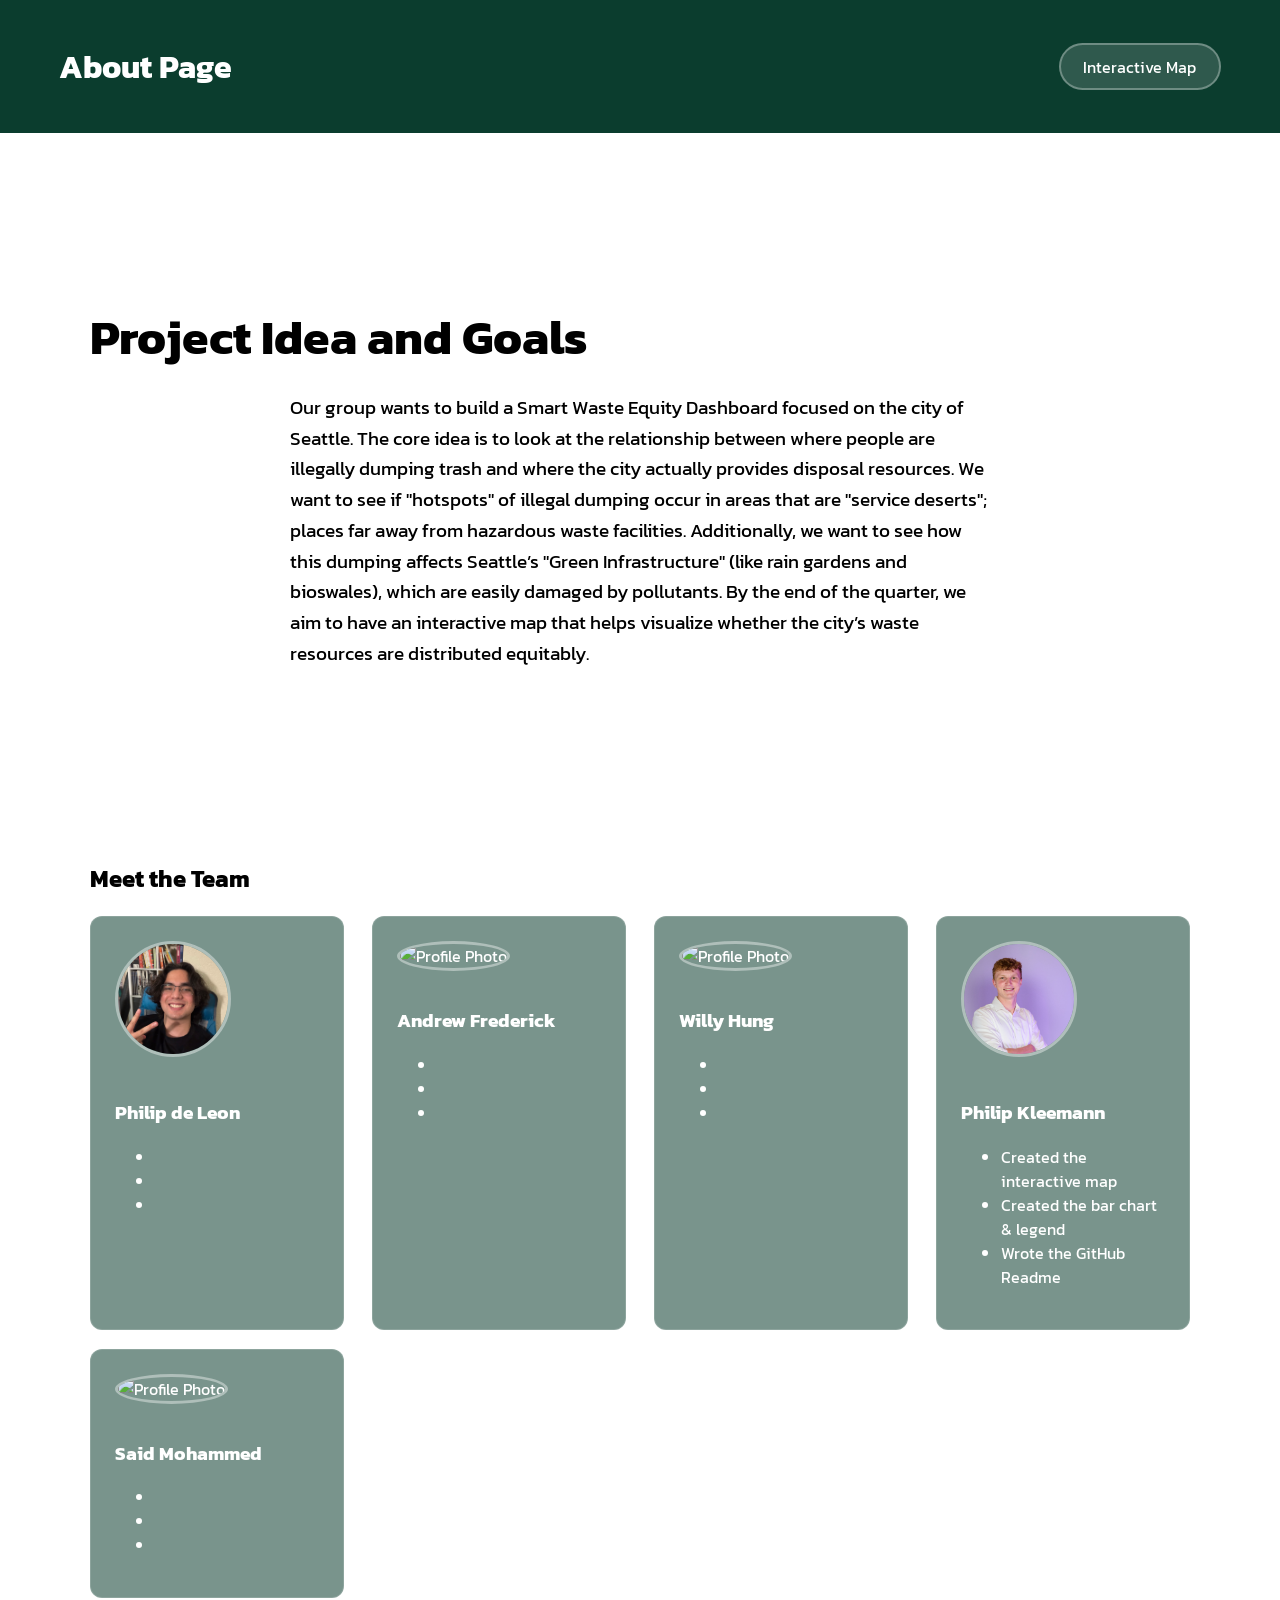
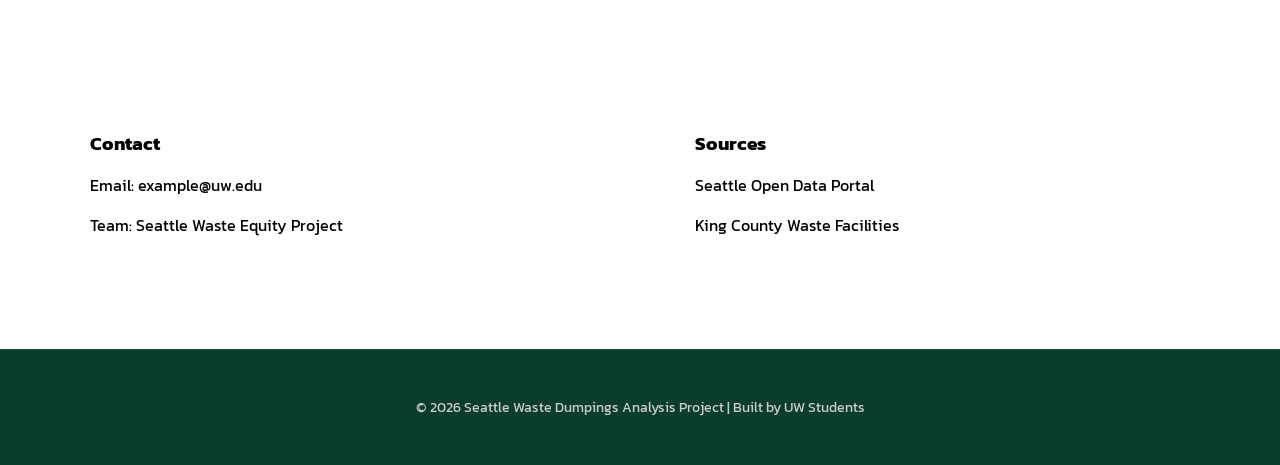
==== about.html @ 16f1f267 "philip contributions" ====
<!DOCTYPE html>
<html lang="en">
<head>
    <meta charset="UTF-8">
    <meta name="viewport" content="width=device-width, initial-scale=1.0">
    <title>Seattle Waste Dumpings About Page</title>
    <link href="https://fonts.googleapis.com/css2?family=Kanit:wght@400;600;700&display=swap" rel="stylesheet">


    <!-- Link to your CSS file (adjust if needed) -->
    <link rel="stylesheet" href="css/about.css">
</head>

<body>

    <nav class="navbar">
        <div class="nav-container">
            <h1 class="nav-title">About Page</h1>

            <a href="index.html" class="nav-map-btn">Interactive Map</a>
        </div>
    </nav>

    <!-- Goals and Ideas -->
    <section class="top-section">
        <div class="container">
            <h1>Project Idea and Goals</h1>
                <p>
                    Our group wants to build a Smart Waste Equity Dashboard focused on the city of
                    Seattle. The core idea is to look at the relationship between where people are
                    illegally dumping trash and where the city actually provides disposal resources.
                    We want to see if "hotspots" of illegal dumping occur in areas that are "service
                    deserts"; places far away from hazardous waste facilities. Additionally, we want
                    to see how this dumping affects Seattle’s "Green Infrastructure" (like rain 
                    gardens and bioswales), which are easily damaged by pollutants. By the end of 
                    the quarter, we aim to have an interactive map that helps visualize whether the
                    city’s waste resources are distributed equitably.
                </p>
        </div>
    </section>

    <!-- Meet the Team -->
    <section class="team">
        <div class="container">
            <h2>Meet the Team</h2>

            <div class="team-container">

                <!-- Member 1 -->
                <div class="team-card">
                    <img src="img/philipdeleon.jpg" alt="Profile Photo">
                    <h3>Philip de Leon</h3>
                    <ul class="team-contributions">
                        <li></li>
                        <li></li>
                        <li></li>
                    </ul>
                </div>

                <!-- Member 2 -->
                <div class="team-card">
                    <img src="img/andrewpfp.JPEG" alt="Profile Photo">
                    <h3>Andrew Frederick</h3>
                    <ul class="team-contributions">
                        <li></li>
                        <li></li>
                        <li></li>
                    </ul>
                </div>

                <!-- Member 3 -->
                <div class="team-card">
                    <img src="img/willypfp.jpg" alt="Profile Photo">
                    <h3>Willy Hung</h3>
                    <ul class="team-contributions">
                        <li></li>
                        <li></li>
                        <li></li>
                    </ul>
                </div>

                <!-- Member 4 -->
                <div class="team-card">
                    <img src="img/philippfp.JPG" alt="Profile Photo">
                    <h3>Philip Kleemann</h3>
                    <ul class="team-contributions">
                        <li>Created the interactive map</li>
                        <li>Created the bar chart & legend</li>
                        <li>Wrote the GitHub Readme</li>
                    </ul>
                </div>

                <!-- Member 5 -->
                <div class="team-card">
                    <img src="" alt="Profile Photo">
                    <h3>Said Mohammed</h3>
                    <ul class="team-contributions">
                        <li></li>
                        <li></li>
                        <li></li>
                    </ul>
                </div>

            </div>
        </div>
    </section>

    <!-- Contacts and source-->
    <section class="bottom-info">
        <div class="info-left">
            <h3>Contact</h3>
            <p>Email: example@uw.edu</p>
            <p>Team: Seattle Waste Equity Project</p>
        </div>

        <div class="info-right">
            <h3>Sources</h3>
            <p>Seattle Open Data Portal</p>
            <p>King County Waste Facilities</p>
        </div>
    </section>

    <footer>
        <p>© 2026 Seattle Waste Dumpings Analysis Project | Built by UW Students</p>
    </footer>
</body>
</html>
---- css/about.css ----
/* GLOBAL */
body {
    margin: 0;
    font-family: 'Kanit', sans-serif;
    background: #ffffff;
    color: #000;
}

/* NAVBAR */
.navbar {
    width: 100%;
    background: #0b3d2e; /* forest green */
    padding: 1rem 0;
    position: sticky;
    top: 0;
    z-index: 1000;
}

.nav-container {
    width: 92%;
    max-width: 1300px;
    margin: 0 auto;
    display: flex;
    justify-content: space-between;
    align-items: center;
}

.nav-title {
    font-size: 2rem;
    font-weight: 700;
    color: #fff;
    margin-left: 0.5rem;
}

.nav-map-btn {
    padding: 0.6rem 1.4rem;
    background: rgba(255,255,255,0.15);
    border: 2px solid rgba(255,255,255,0.3);
    border-radius: 25px;
    color: #fff;
    font-family: 'Kanit', sans-serif;
    margin-right: 0.5rem;
    transition: 0.3s ease;
}

.nav-map-btn:hover {
    background: rgba(255,255,255,0.3);
    transform: translateY(-3px);
}



.container {
    width: 90%;
    max-width: 1100px;
    margin: 0 auto;
}

a {
    color: inherit;
    text-decoration: none;
}

section {
    margin-bottom: 4rem;
}

/* TOP SECTION */
.top-section {
    text-align: left;
    padding: 8rem 1rem;
}

.top-section h1 {
    font-size: 3rem;
    margin-bottom: 20px;
    font-weight: 700;
    font-family: 'Kanit', sans-serif;
    color: #000;
    position: relative;
    display: inline-block;
}

.top-section p {
    font-size: 1.2rem;
    max-width: 700px;
    margin: auto;
    line-height: 1.6;
}

/* GOALS */
.goals h2 {
    font-size: 2rem;
    margin-bottom: 2rem;
    text-align: left;
}

.goals p {
    max-width: 700px;
    margin: auto;
    line-height: 1.6;
}

/* TEAM */
.team-container {
    display: flex;
    justify-content: space-between;
    gap: 1.2rem;
    flex-wrap: wrap;
}

.team-card {
    background: rgba(11, 61, 46, 0.55);
    padding: 1.5rem;
    border-radius: 12px;
    text-align: left;
    width: calc(20% - 1rem);
    color: #fff;
    backdrop-filter: blur(6px);
    border: 1px solid rgba(255,255,255,0.15);

    /* animation */
    opacity: 0;
    transform: translateY(30px);
    animation: fadeUp 0.9s ease forwards;
    transition: transform 0.35s ease, box-shadow 0.35s ease;
}

.team-card:nth-child(1) { animation-delay: 0.1s; }
.team-card:nth-child(2) { animation-delay: 0.25s; }
.team-card:nth-child(3) { animation-delay: 0.4s; }
.team-card:nth-child(4) { animation-delay: 0.55s; }
.team-card:nth-child(5) { animation-delay: 0.7s; }

/* HOVER EFFECT — upgraded */
.team-card:hover {
    transform: translateY(-10px) scale(1.03);
    box-shadow: 0 10px 26px rgba(0,0,0,0.45);
}

/* PROFILE IMAGE hover glow */
.team-card img {
    width: 110px;
    height: 110px;
    border-radius: 50%;
    object-fit: cover;
    margin-bottom: 1rem;
    border: 3px solid rgba(255,255,255,0.4);
    transition: 0.3s ease;
}

.team-card:hover img {
    border-color: #4fc3ff;
    box-shadow: 0 0 14px #4fc3ff;
}


/* animation keyframes */
@keyframes fadeUp {
    from { opacity: 0; transform: translateY(40px); }
    to { opacity: 1; transform: translateY(0); }
}

/* RESPONSIVE */
@media (max-width: 900px) {
    .team-card {
        width: calc(50% - 1rem);
    }
}

@media (max-width: 550px) {
    .team-card {
        width: 100%;
    }
}

/* BOTTOM INFO SECTION */
.bottom-info {
    display: flex;
    justify-content: space-between;
    padding: 3rem 0;
    width: 90%;
    max-width: 1100px;
    margin: 0 auto;
}

.bottom-info h3 {
    font-family: 'Kanit', sans-serif;
    margin-bottom: 0.5rem;
}

.info-left, .info-right {
    width: 45%;
}

/* Responsive */
@media (max-width: 700px) {
    .bottom-info {
        flex-direction: column;
        gap: 2rem;
    }

    .info-left, .info-right {
        width: 100%;
    }
}

/* FOOTER */
footer {
    margin-top: 3rem;
    padding: 2rem 0;
    text-align: center;
    background: #0b3d2e;
    color: #ccc;
    font-size: 0.9rem;
    border-top: 1px solid rgba(255,255,255,0.1);
    backdrop-filter: blur(5px);
}
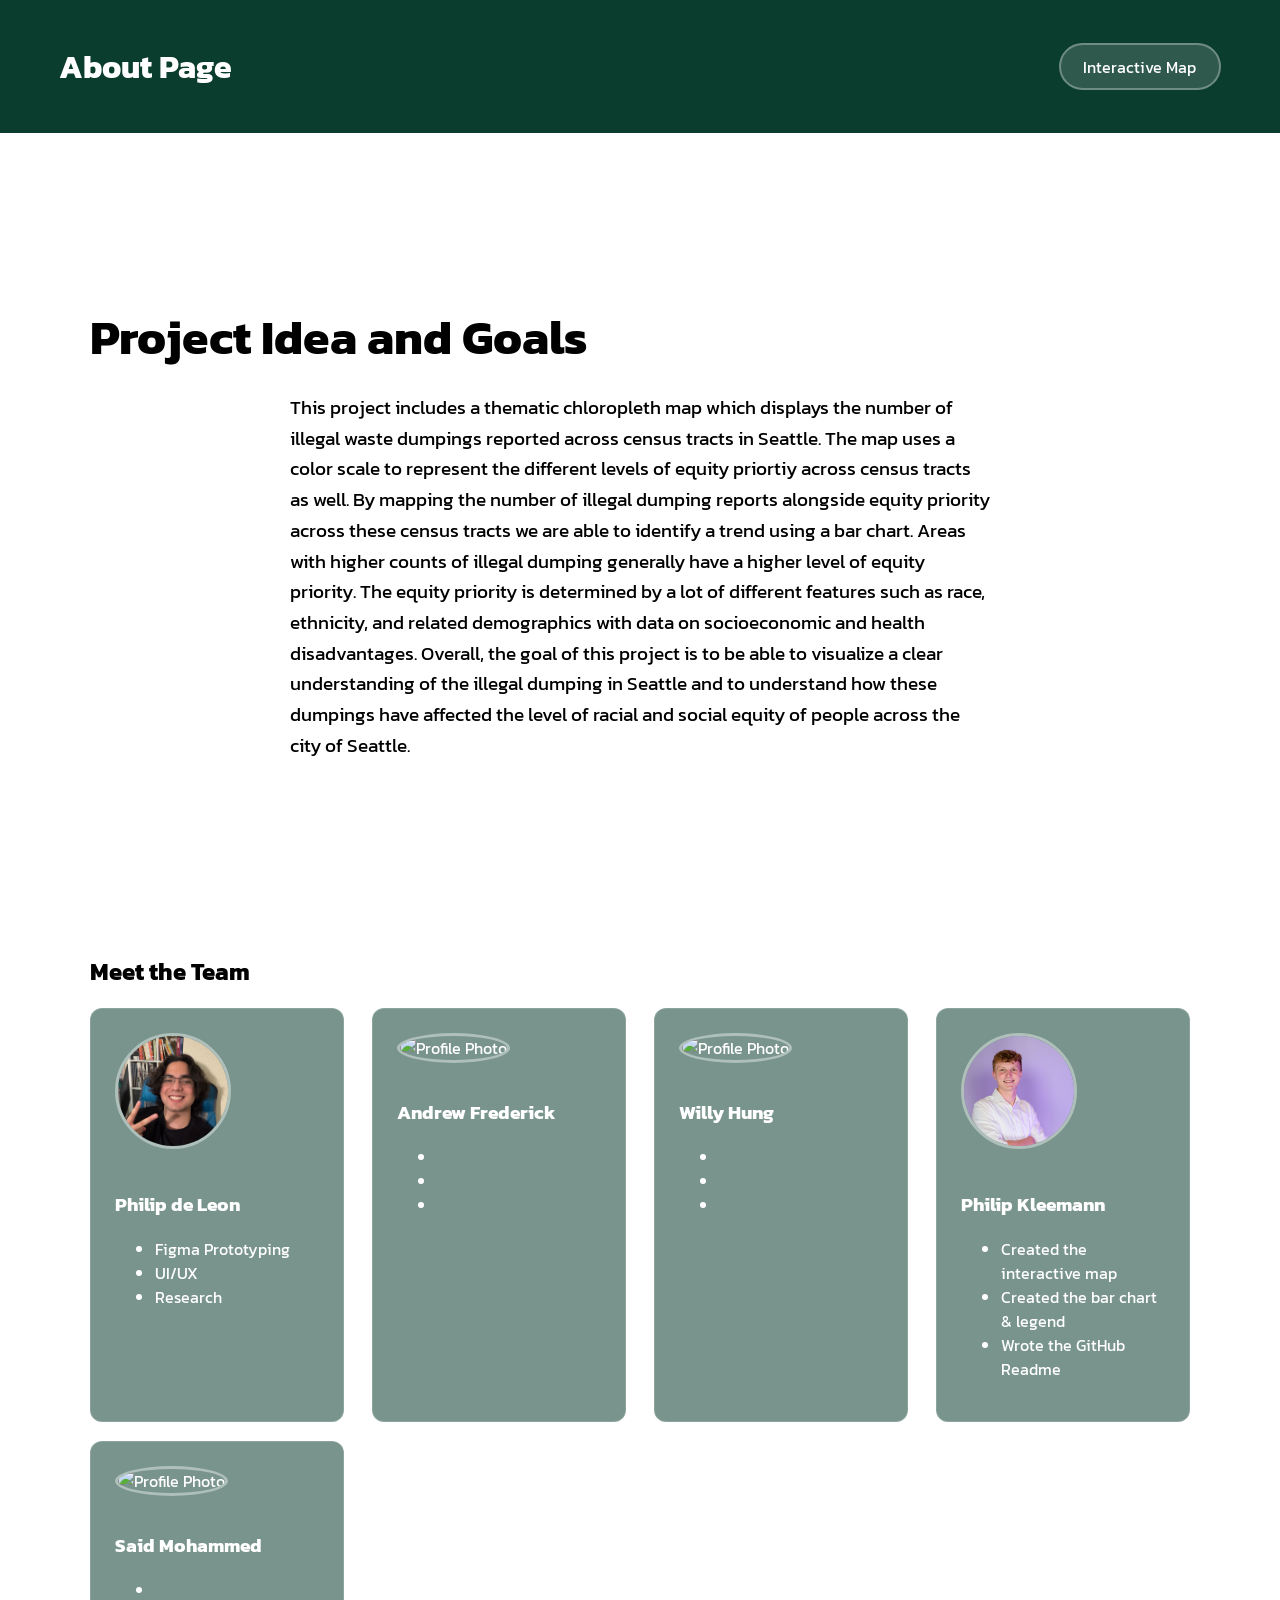
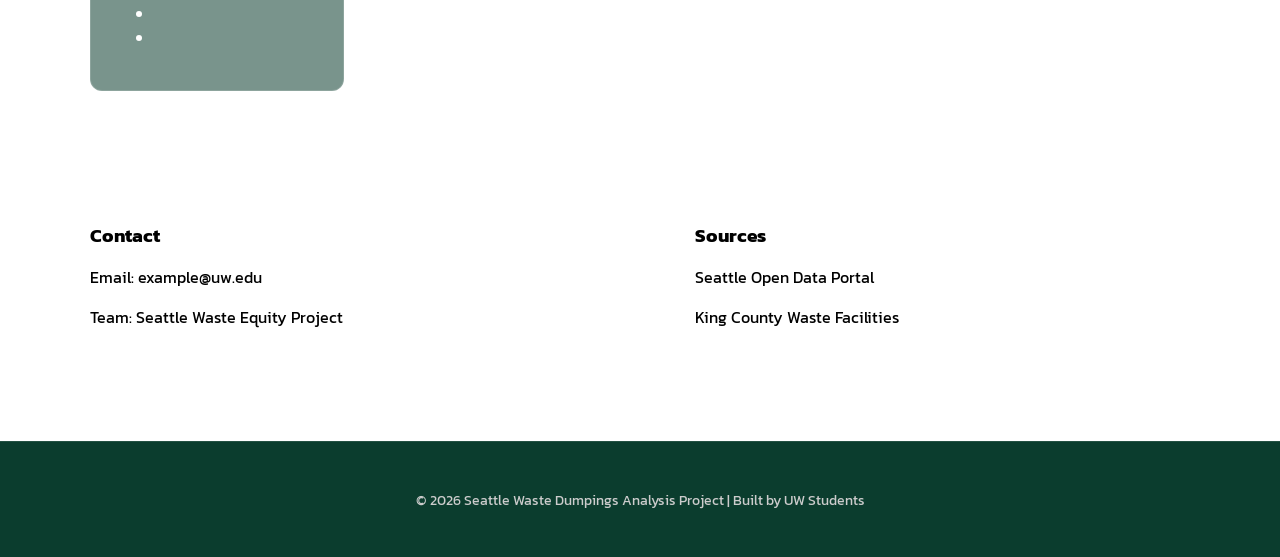
==== commit d7eae80f: "title change" ====
--- a/about.html
+++ b/about.html
@@ -26,15 +26,20 @@
         <div class="container">
             <h1>Project Idea and Goals</h1>
                 <p>
-                    Our group wants to build a Smart Waste Equity Dashboard focused on the city of
-                    Seattle. The core idea is to look at the relationship between where people are
-                    illegally dumping trash and where the city actually provides disposal resources.
-                    We want to see if "hotspots" of illegal dumping occur in areas that are "service
-                    deserts"; places far away from hazardous waste facilities. Additionally, we want
-                    to see how this dumping affects Seattle’s "Green Infrastructure" (like rain 
-                    gardens and bioswales), which are easily damaged by pollutants. By the end of 
-                    the quarter, we aim to have an interactive map that helps visualize whether the
-                    city’s waste resources are distributed equitably.
+                    This project includes a thematic chloropleth map which displays
+                    the number of illegal waste dumpings reported across census tracts
+                    in Seattle. The map uses a color scale to represent the different
+                    levels of equity priortiy across census tracts as well. By mapping
+                    the number of illegal dumping reports alongside equity priority
+                    across these census tracts we are able to identify a trend using
+                    a bar chart. Areas with higher counts of illegal dumping generally
+                    have a higher level of equity priority. The equity priority is
+                    determined by a lot of different features such as race, ethnicity,
+                    and related demographics with data on socioeconomic and health disadvantages.
+                    Overall, the goal of this project is to be able to visualize a clear
+                    understanding of the illegal dumping in Seattle and to understand
+                    how these dumpings have affected the level of racial and social equity of
+                    people across the city of Seattle.
                 </p>
         </div>
     </section>
@@ -51,9 +56,9 @@
                     <img src="img/philipdeleon.jpg" alt="Profile Photo">
                     <h3>Philip de Leon</h3>
                     <ul class="team-contributions">
-                        <li></li>
-                        <li></li>
-                        <li></li>
+                        <li>Figma Prototyping</li>
+                        <li>UI/UX</li>
+                        <li>Research</li>
                     </ul>
                 </div>
 
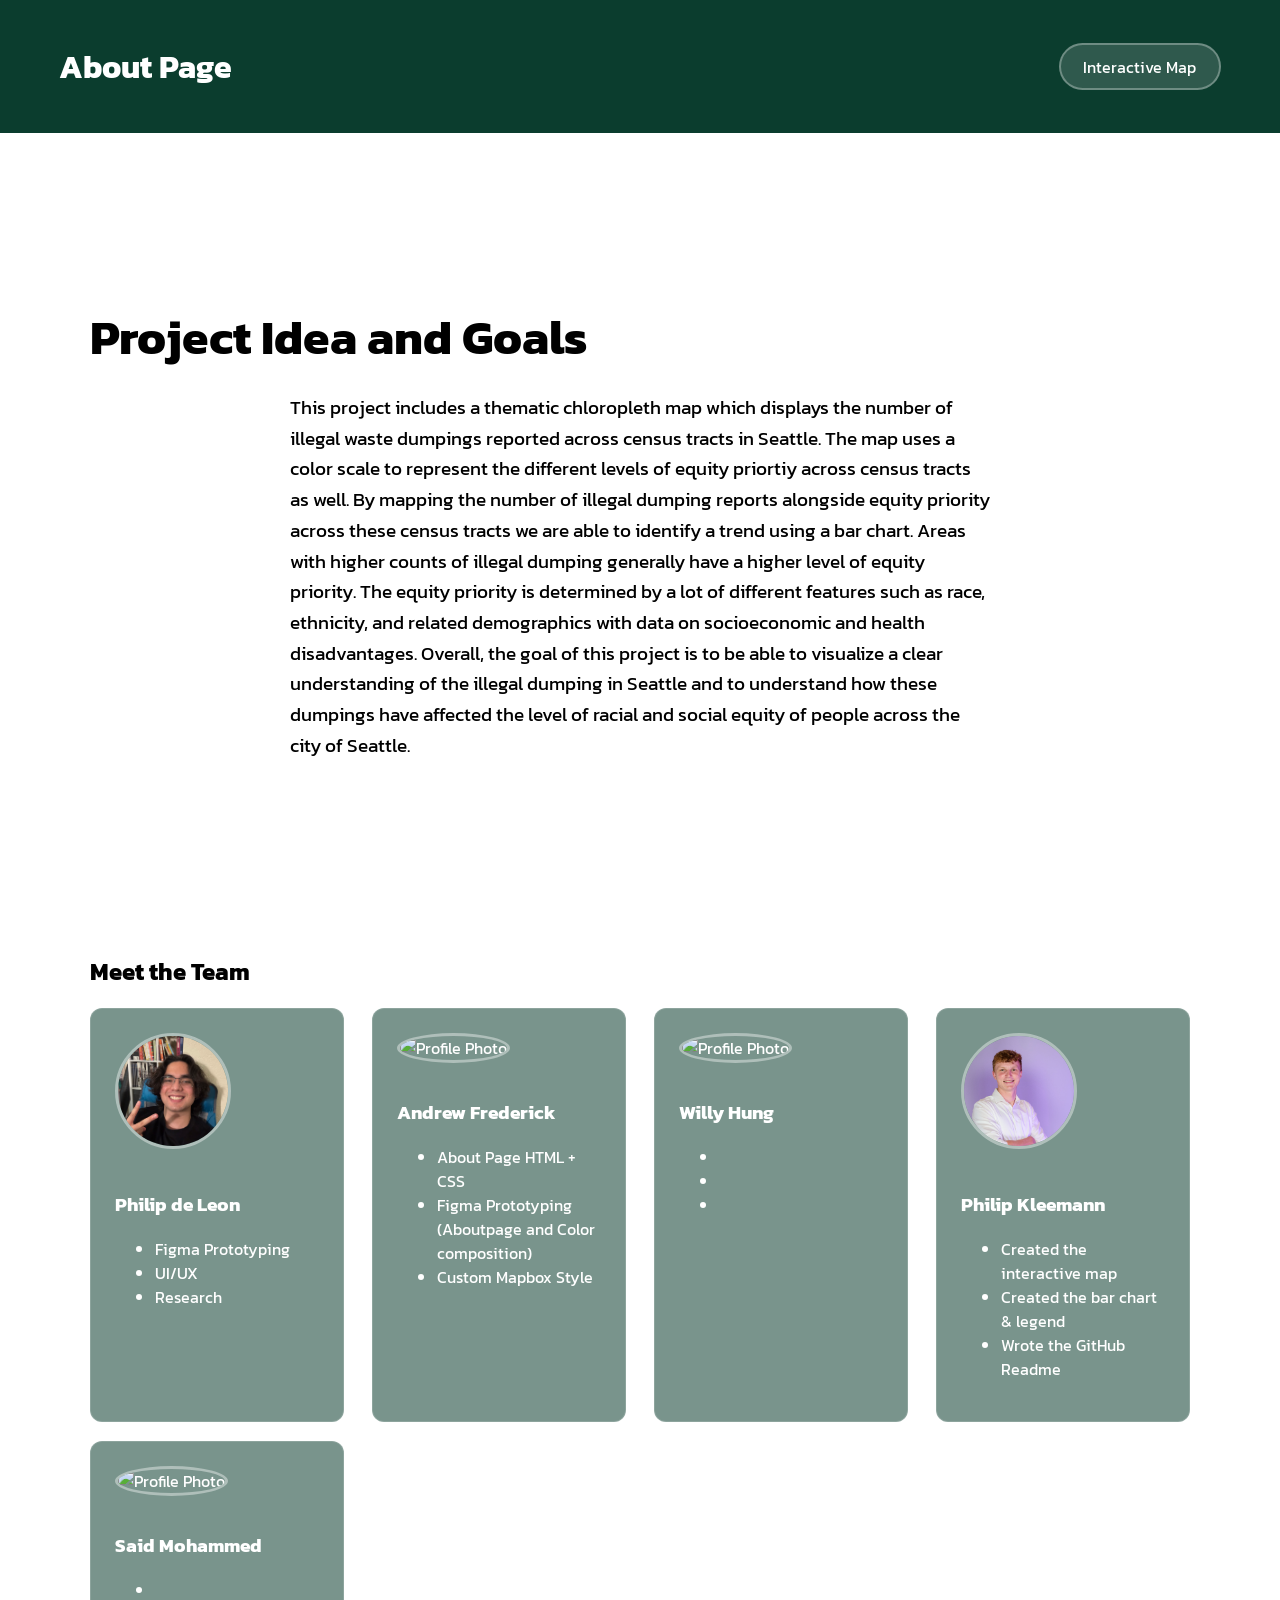
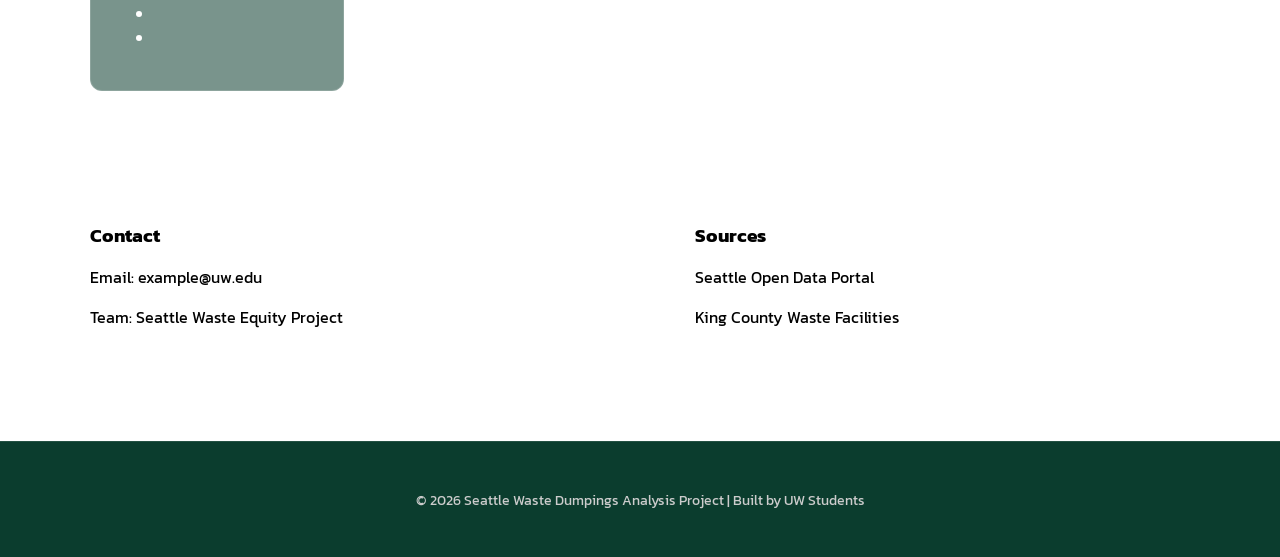
==== commit a1203ddd: "Andrew contributions" ====
--- a/about.html
+++ b/about.html
@@ -67,9 +67,9 @@
                     <img src="img/andrewpfp.JPEG" alt="Profile Photo">
                     <h3>Andrew Frederick</h3>
                     <ul class="team-contributions">
-                        <li></li>
-                        <li></li>
-                        <li></li>
+                        <li>About Page HTML + CSS</li>
+                        <li>Figma Prototyping (Aboutpage and Color composition)</li>
+                        <li>Custom Mapbox Style</li>
                     </ul>
                 </div>
 
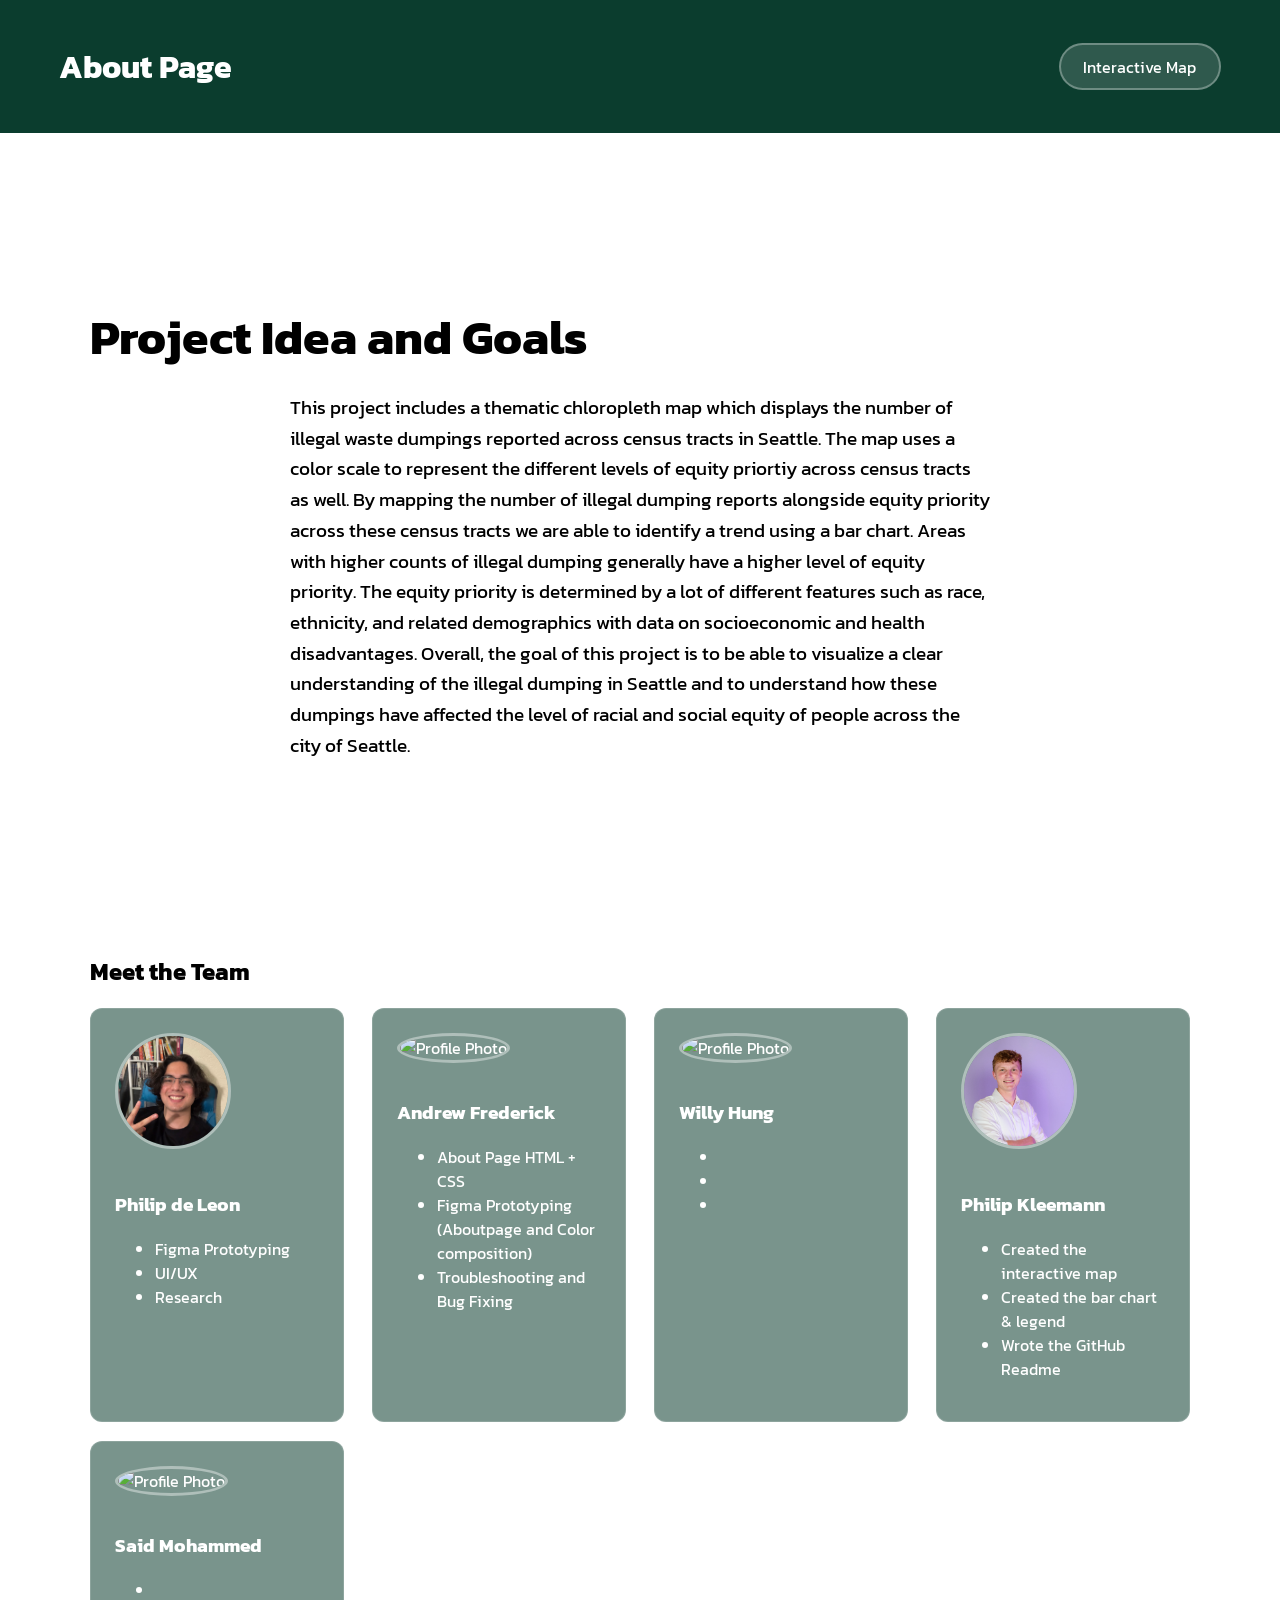
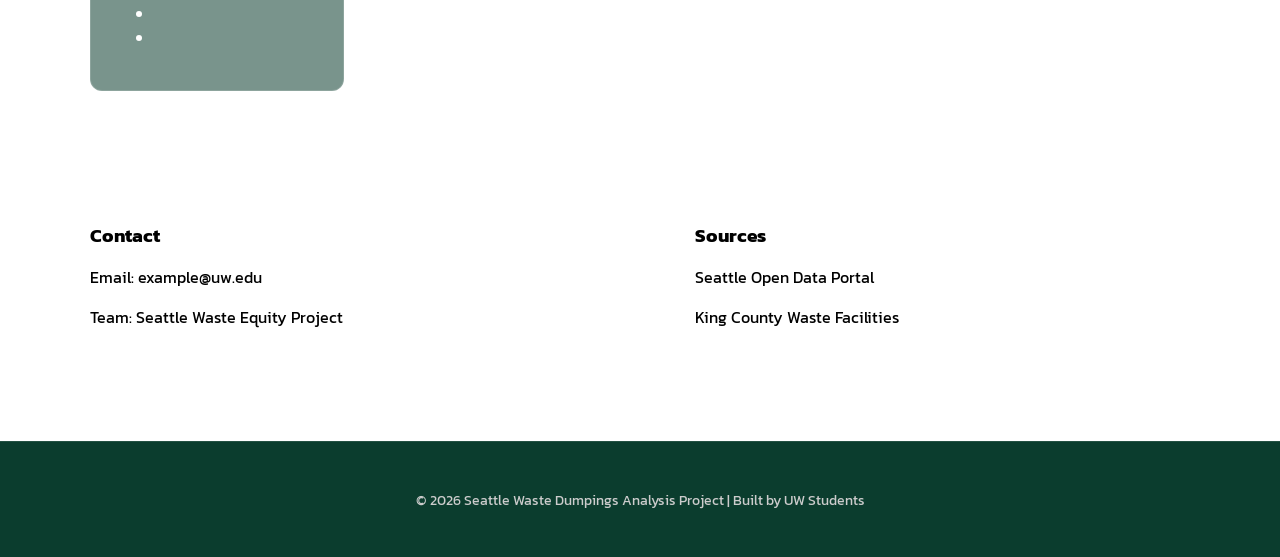
==== commit 8f8a6e68: "about small change" ====
--- a/about.html
+++ b/about.html
@@ -69,7 +69,7 @@
                     <ul class="team-contributions">
                         <li>About Page HTML + CSS</li>
                         <li>Figma Prototyping (Aboutpage and Color composition)</li>
-                        <li>Custom Mapbox Style</li>
+                        <li>Troubleshooting and Bug Fixing</li>
                     </ul>
                 </div>
 
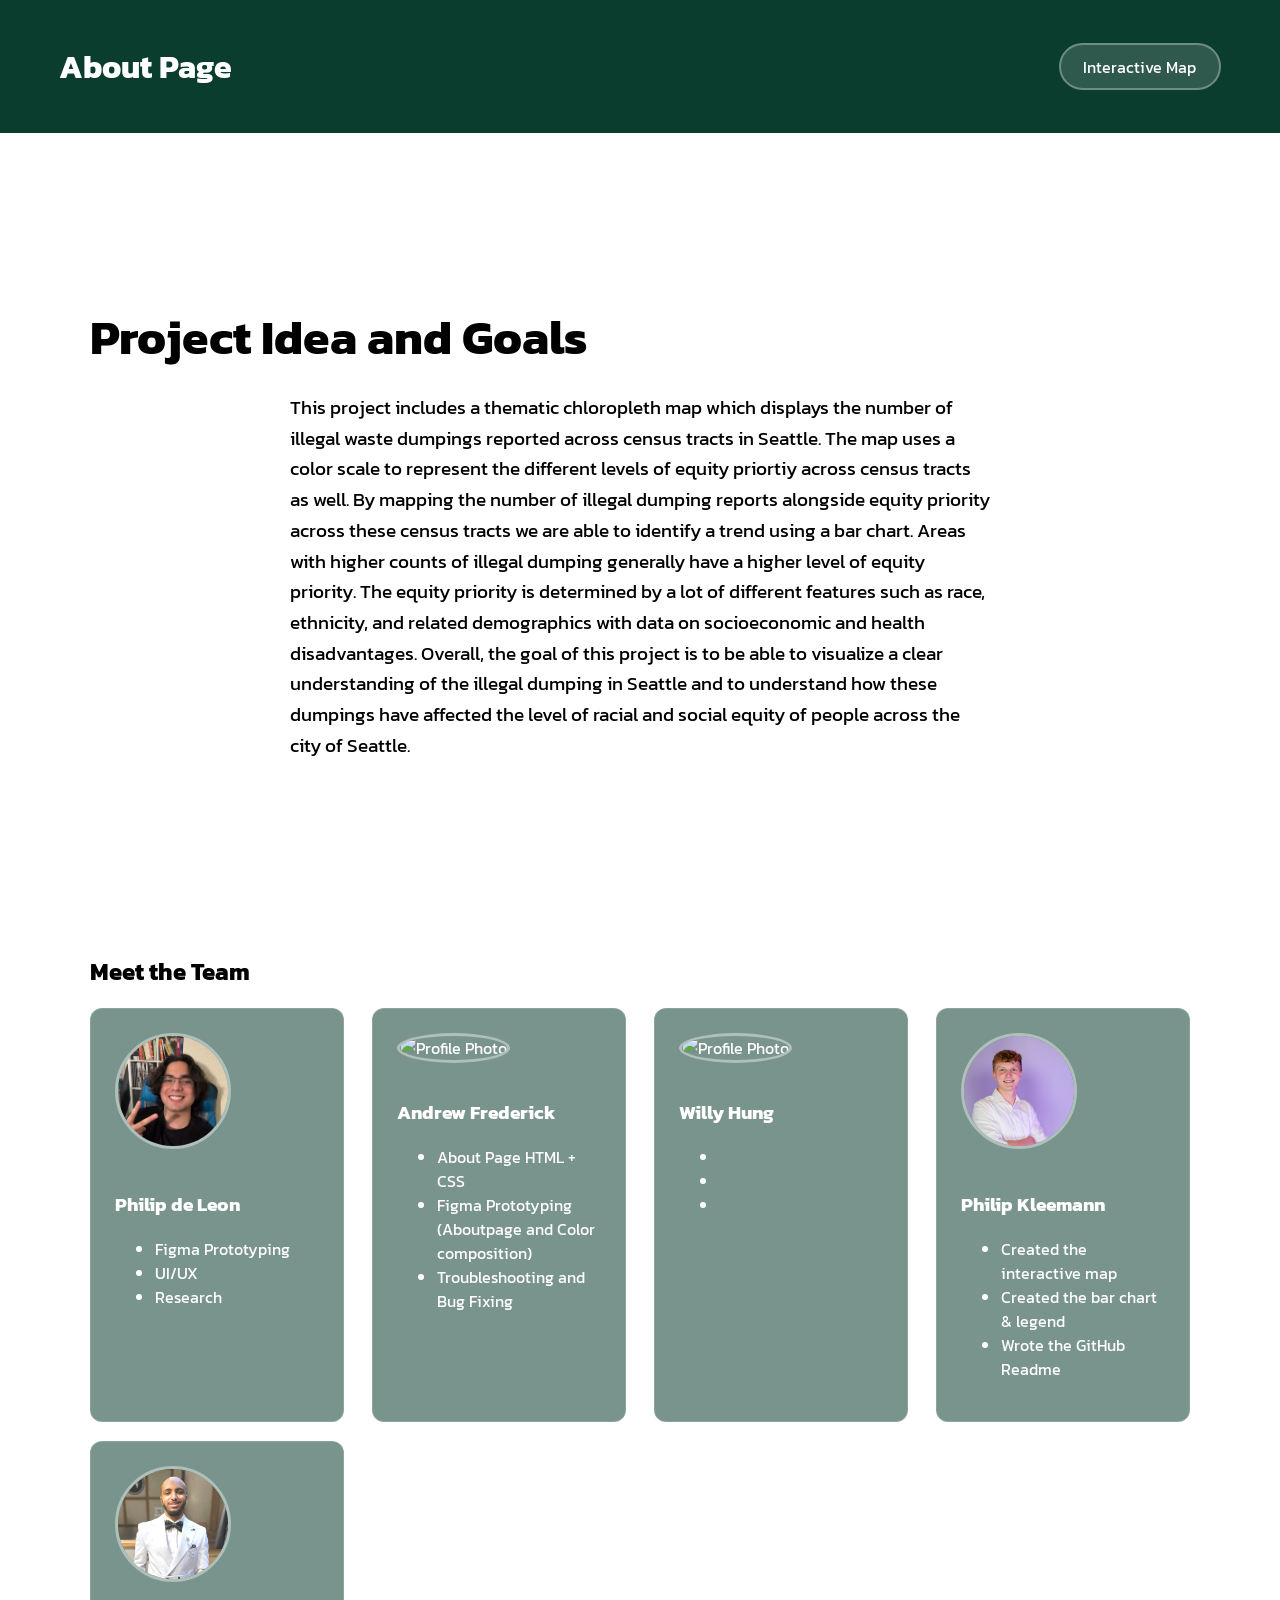
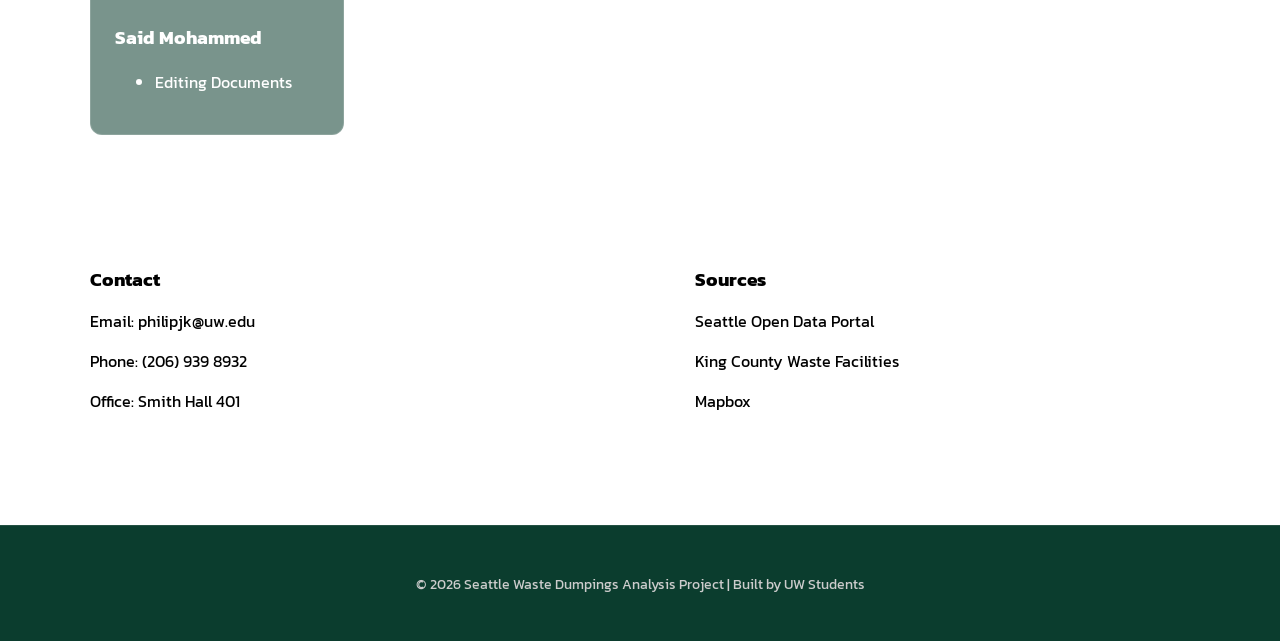
==== commit 02c16fdb: "added Said profile image and updated about page" ====
--- a/about.html
+++ b/about.html
@@ -97,12 +97,11 @@
 
                 <!-- Member 5 -->
                 <div class="team-card">
-                    <img src="" alt="Profile Photo">
+                    <img src="img/saidprofile.jpeg" alt="Profile Photo">
                     <h3>Said Mohammed</h3>
                     <ul class="team-contributions">
-                        <li></li>
-                        <li></li>
-                        <li></li>
+                        <li>Editing Documents</li>
+
                     </ul>
                 </div>
 
@@ -114,16 +113,18 @@
     <section class="bottom-info">
         <div class="info-left">
             <h3>Contact</h3>
-            <p>Email: example@uw.edu</p>
-            <p>Team: Seattle Waste Equity Project</p>
+            <p>Email: philipjk@uw.edu</p>
+            <p>Phone: (206) 939 8932</p>
+            <p>Office: Smith Hall 401</p>
         </div>
 
         <div class="info-right">
             <h3>Sources</h3>
-            <p>Seattle Open Data Portal</p>
-            <p>King County Waste Facilities</p>
+            <p><a href="https://data.seattle.gov/" target="_blank">Seattle Open Data Portal</a></p>
+            <p><a href="https://kingcounty.gov/en/dept/dnrp/waste-services/garbage-recycling-compost/solid-waste-facilities" target="_blank">King County Waste Facilities</a></p>
+            <p><a href="https://www.mapbox.com/" target="_blank">Mapbox</a></p>
         </div>
-    </section>
+    </section>  
 
     <footer>
         <p>© 2026 Seattle Waste Dumpings Analysis Project | Built by UW Students</p>
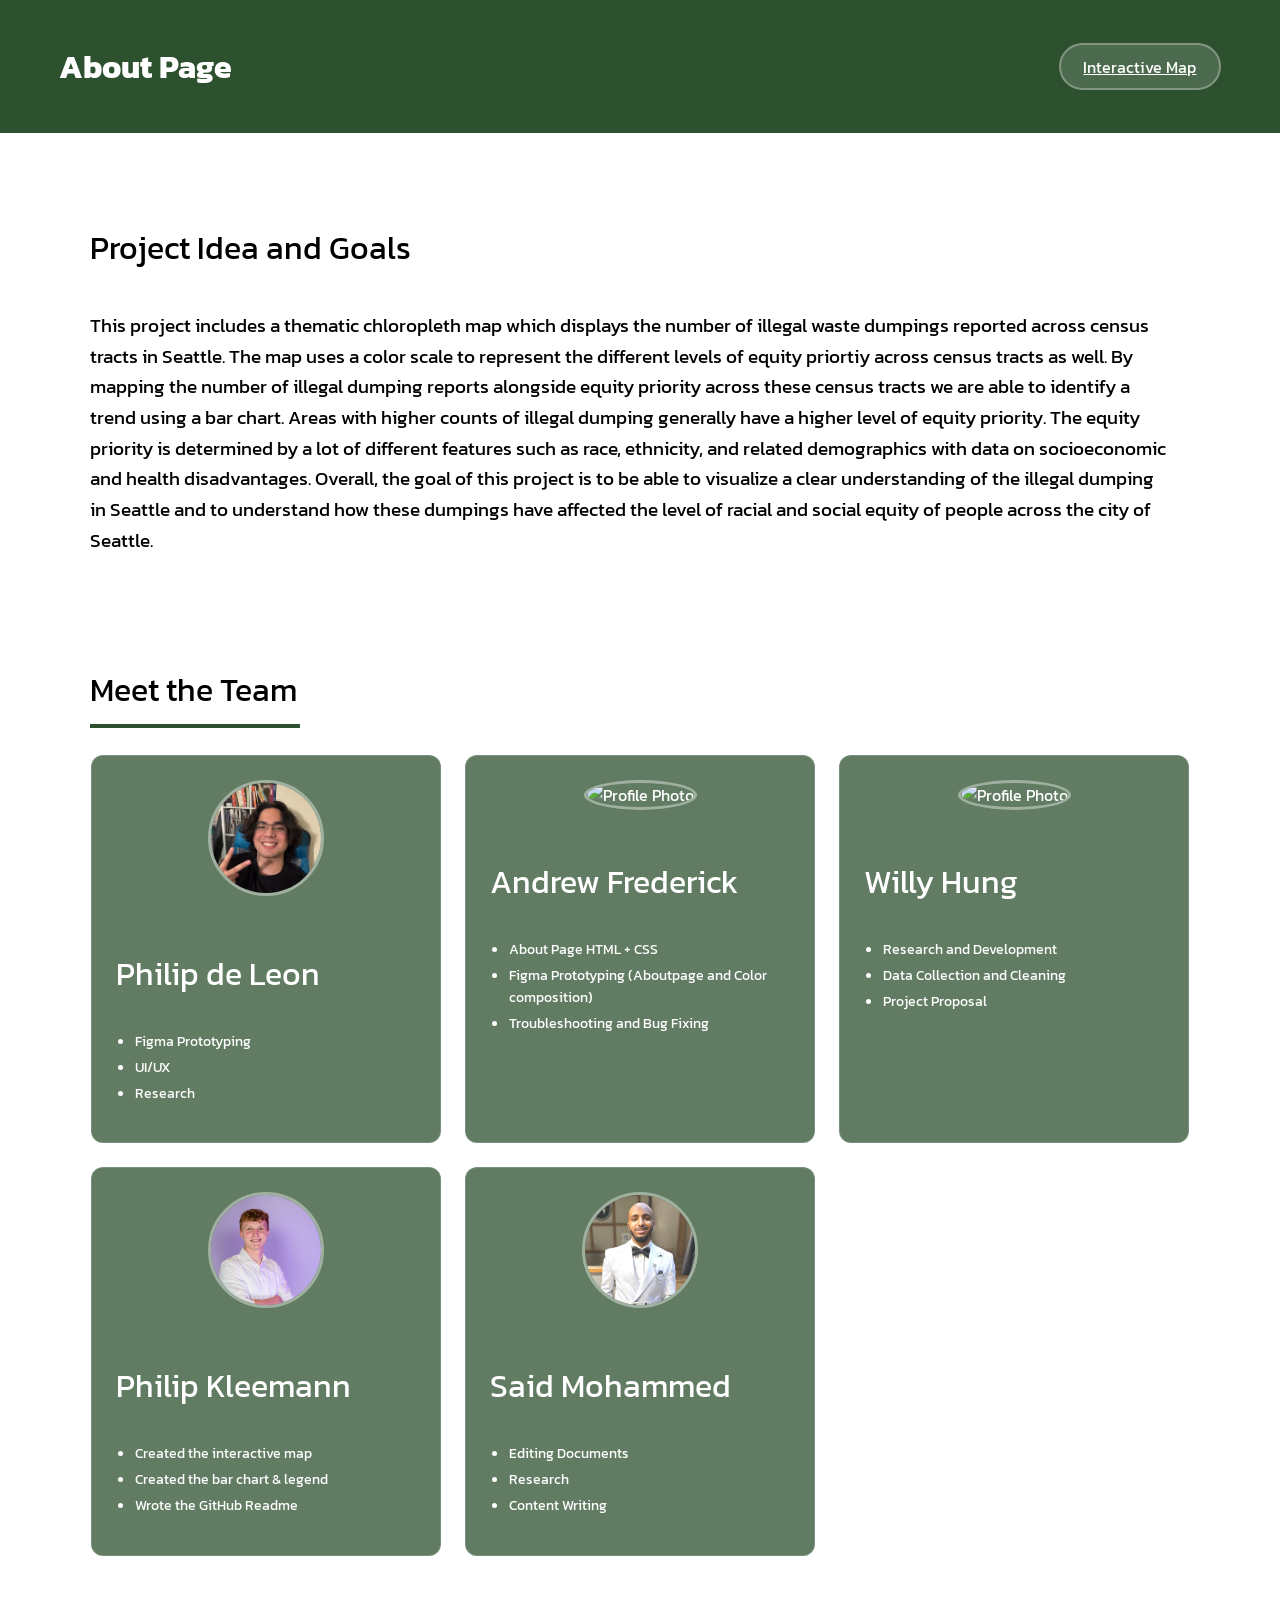
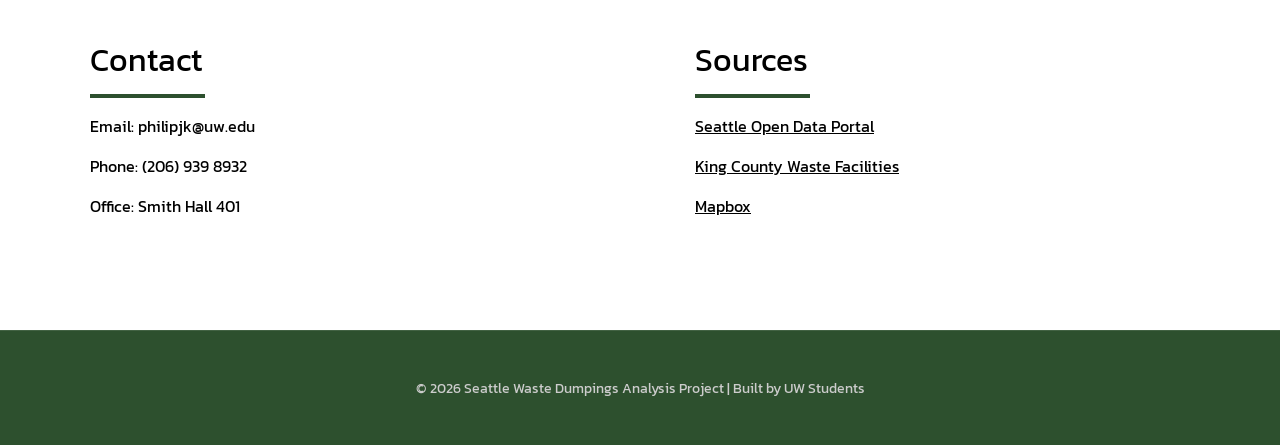
==== commit 587ee468: "willy contributions" ====
--- a/about.html
+++ b/about.html
@@ -61,7 +61,7 @@
                         <li>Research</li>
                     </ul>
                 </div>
-
+ 
                 <!-- Member 2 -->
                 <div class="team-card">
                     <img src="img/andrewpfp.JPEG" alt="Profile Photo">
@@ -78,9 +78,9 @@
                     <img src="img/willypfp.jpg" alt="Profile Photo">
                     <h3>Willy Hung</h3>
                     <ul class="team-contributions">
-                        <li></li>
-                        <li></li>
-                        <li></li>
+                        <li>Research and Development</li>
+                        <li>Data Collection and Cleaning</li>
+                        <li>Project Proposal</li>
                     </ul>
                 </div>
 
@@ -101,7 +101,8 @@
                     <h3>Said Mohammed</h3>
                     <ul class="team-contributions">
                         <li>Editing Documents</li>
-
+                        <li>Research</li>
+                        <li>Content Writing</li>
                     </ul>
                 </div>
 
--- a/css/about.css
+++ b/css/about.css
@@ -6,10 +6,17 @@
     color: #000;
 }
 
+h1, h2, h3 {
+    font-family: 'Kanit', sans-serif;
+    font-size: 2rem;
+    font-weight: 400;
+    text-align: left;
+}
+
 /* NAVBAR */
 .navbar {
     width: 100%;
-    background: #0b3d2e; /* forest green */
+    background: #2D502E; 
     padding: 1rem 0;
     position: sticky;
     top: 0;
@@ -61,60 +68,64 @@
     text-decoration: none;
 }
 
-section {
-    margin-bottom: 4rem;
-}
-
-/* TOP SECTION */
+/* project ideas and goals section */
 .top-section {
-    text-align: left;
-    padding: 8rem 1rem;
+    padding: 4rem 1rem;
 }
 
 .top-section h1 {
-    font-size: 3rem;
     margin-bottom: 20px;
-    font-weight: 700;
-    font-family: 'Kanit', sans-serif;
-    color: #000;
     position: relative;
     display: inline-block;
 }
 
 .top-section p {
     font-size: 1.2rem;
-    max-width: 700px;
-    margin: auto;
+    max-width: 1080px;
     line-height: 1.6;
 }
 
-/* GOALS */
-.goals h2 {
-    font-size: 2rem;
-    margin-bottom: 2rem;
-    text-align: left;
-}
-
-.goals p {
-    max-width: 700px;
-    margin: auto;
-    line-height: 1.6;
-}
-
-/* TEAM */
+/*underlines*/
+.team h2::after {
+    content: "";
+    display: block;
+    width: 210px;
+    height: 4px;
+    background: #2D502E;
+    margin: 10px 0 0;
+}
+
+.goals h1::after {
+    content: "";
+    display: block;
+    width: 320px;
+    height: 4px;
+    background: #2D502E;
+    margin: 15px 0 0;
+}
+
+.bottom-info h3::after {
+    content: "";
+    display: block;
+    width: 115px;
+    height: 4px;
+    background: #2D502E;
+    margin: 10px 0 0;
+}
+
+/* team stuff */
 .team-container {
-    display: flex;
-    justify-content: space-between;
-    gap: 1.2rem;
-    flex-wrap: wrap;
+    display: grid;
+    grid-template-columns: repeat(3, 350px);
+    justify-content: center;
+    gap: 1.5rem;
 }
 
 .team-card {
-    background: rgba(11, 61, 46, 0.55);
+    background: rgba(45, 80, 46, 0.75);
     padding: 1.5rem;
     border-radius: 12px;
-    text-align: left;
-    width: calc(20% - 1rem);
+    text-align: center;
     color: #fff;
     backdrop-filter: blur(6px);
     border: 1px solid rgba(255,255,255,0.15);
@@ -126,19 +137,30 @@
     transition: transform 0.35s ease, box-shadow 0.35s ease;
 }
 
+.team-contributions {
+    margin-top: 0.5rem;
+    text-align: left;
+    padding-left: 1.2rem;
+    font-size: 0.9rem;
+}
+
+.team-contributions li {
+    margin-bottom: 0.25rem;
+}
+
 .team-card:nth-child(1) { animation-delay: 0.1s; }
 .team-card:nth-child(2) { animation-delay: 0.25s; }
 .team-card:nth-child(3) { animation-delay: 0.4s; }
 .team-card:nth-child(4) { animation-delay: 0.55s; }
 .team-card:nth-child(5) { animation-delay: 0.7s; }
 
-/* HOVER EFFECT — upgraded */
+/* hover */
 .team-card:hover {
     transform: translateY(-10px) scale(1.03);
     box-shadow: 0 10px 26px rgba(0,0,0,0.45);
 }
 
-/* PROFILE IMAGE hover glow */
+/* profile img */
 .team-card img {
     width: 110px;
     height: 110px;
@@ -150,8 +172,8 @@
 }
 
 .team-card:hover img {
-    border-color: #4fc3ff;
-    box-shadow: 0 0 14px #4fc3ff;
+    border-color: #48dc63;
+    box-shadow: 0 0 14px #48dc63;
 }
 
 
@@ -161,7 +183,7 @@
     to { opacity: 1; transform: translateY(0); }
 }
 
-/* RESPONSIVE */
+/* responsive */
 @media (max-width: 900px) {
     .team-card {
         width: calc(50% - 1rem);
@@ -174,7 +196,7 @@
     }
 }
 
-/* BOTTOM INFO SECTION */
+/* contact and sources section */
 .bottom-info {
     display: flex;
     justify-content: space-between;
@@ -205,14 +227,23 @@
     }
 }
 
-/* FOOTER */
+/* footer */
 footer {
     margin-top: 3rem;
     padding: 2rem 0;
     text-align: center;
-    background: #0b3d2e;
+    background: #2D502E;
     color: #ccc;
     font-size: 0.9rem;
     border-top: 1px solid rgba(255,255,255,0.1);
     backdrop-filter: blur(5px);
+}
+
+a {
+    text-decoration: underline;
+}
+
+a:hover {
+    color: #0066cc; 
+    cursor: pointer;
 }
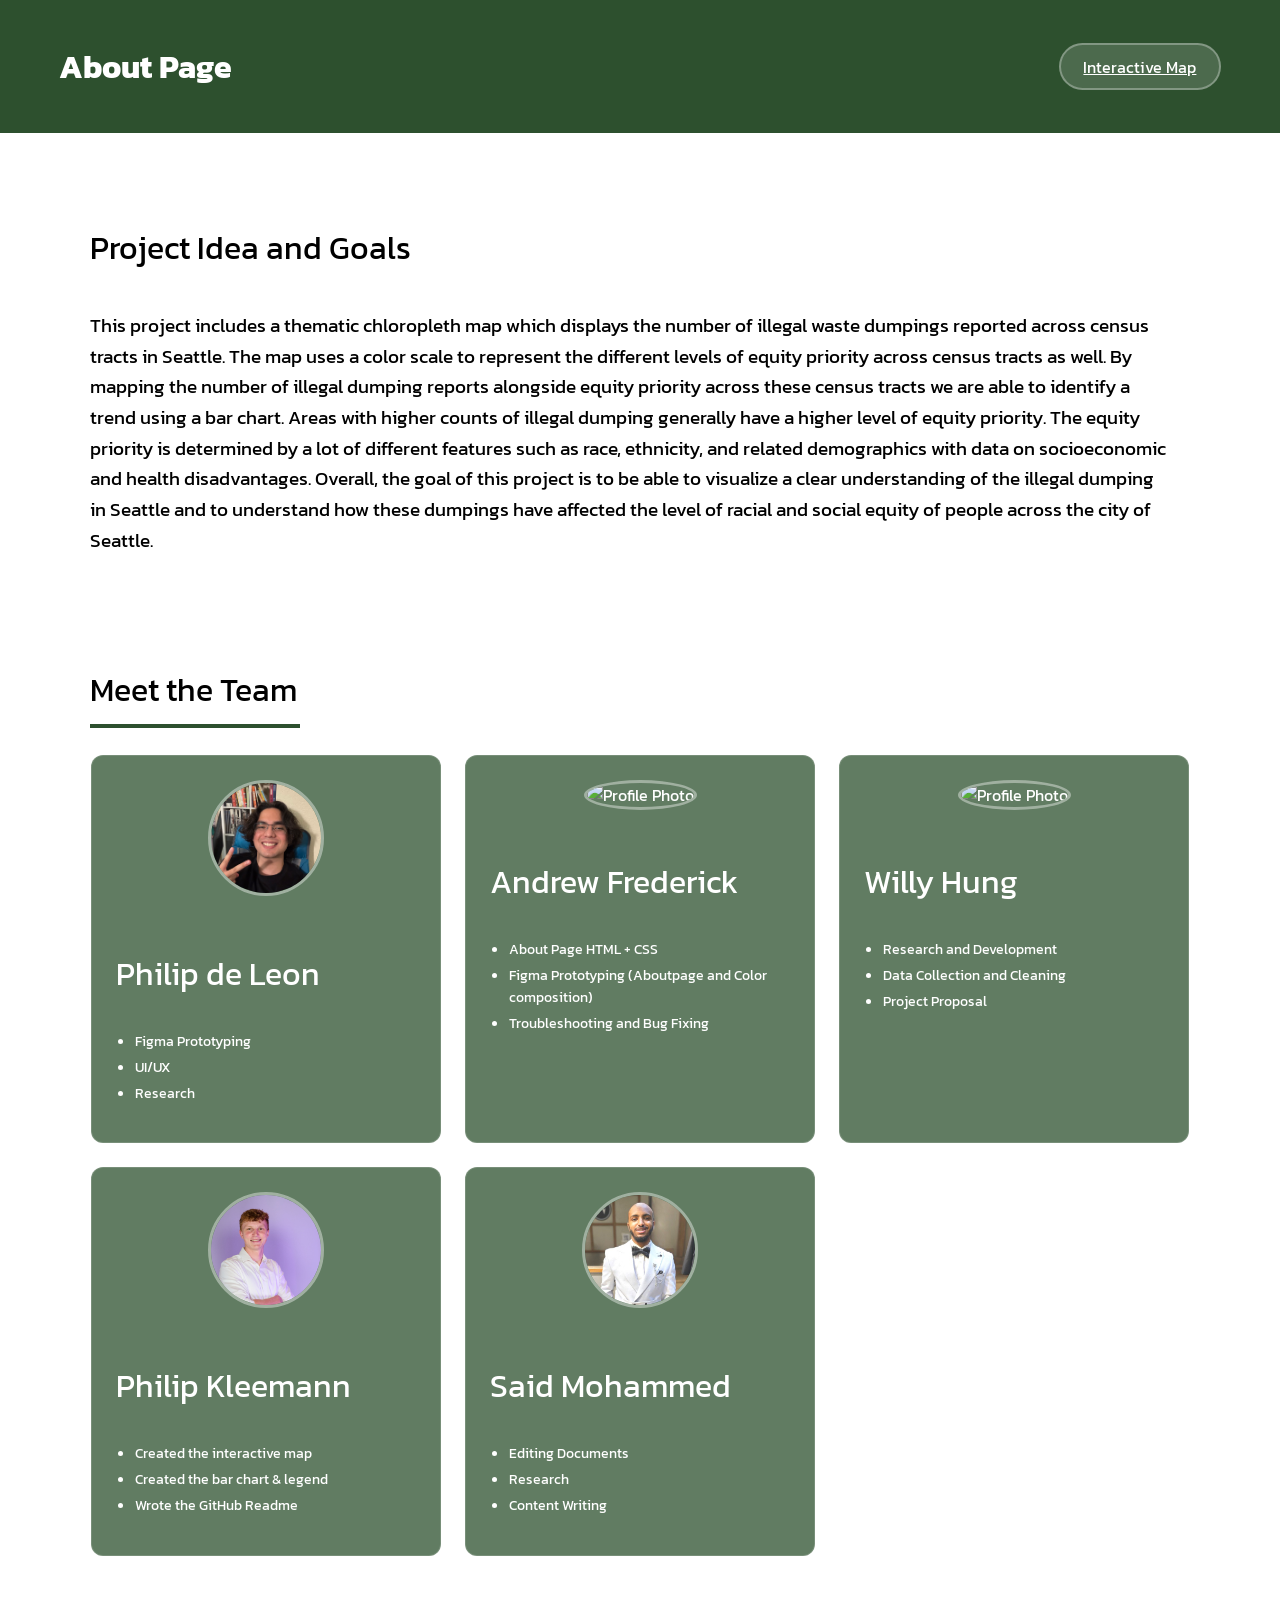
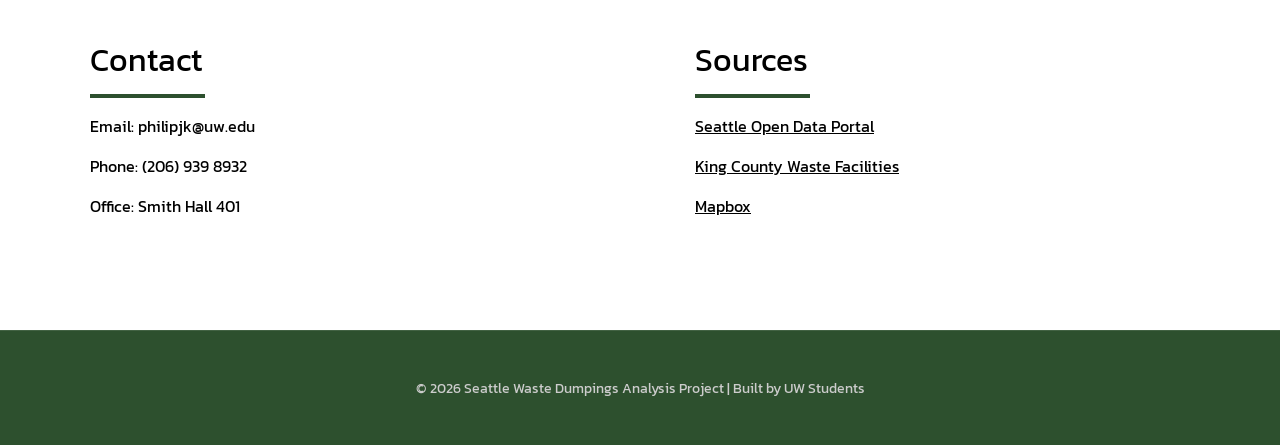
==== commit 08f0a92f: "Fixed About Page Typo" ====
--- a/about.html
+++ b/about.html
@@ -29,7 +29,7 @@
                     This project includes a thematic chloropleth map which displays
                     the number of illegal waste dumpings reported across census tracts
                     in Seattle. The map uses a color scale to represent the different
-                    levels of equity priortiy across census tracts as well. By mapping
+                    levels of equity priority across census tracts as well. By mapping
                     the number of illegal dumping reports alongside equity priority
                     across these census tracts we are able to identify a trend using
                     a bar chart. Areas with higher counts of illegal dumping generally
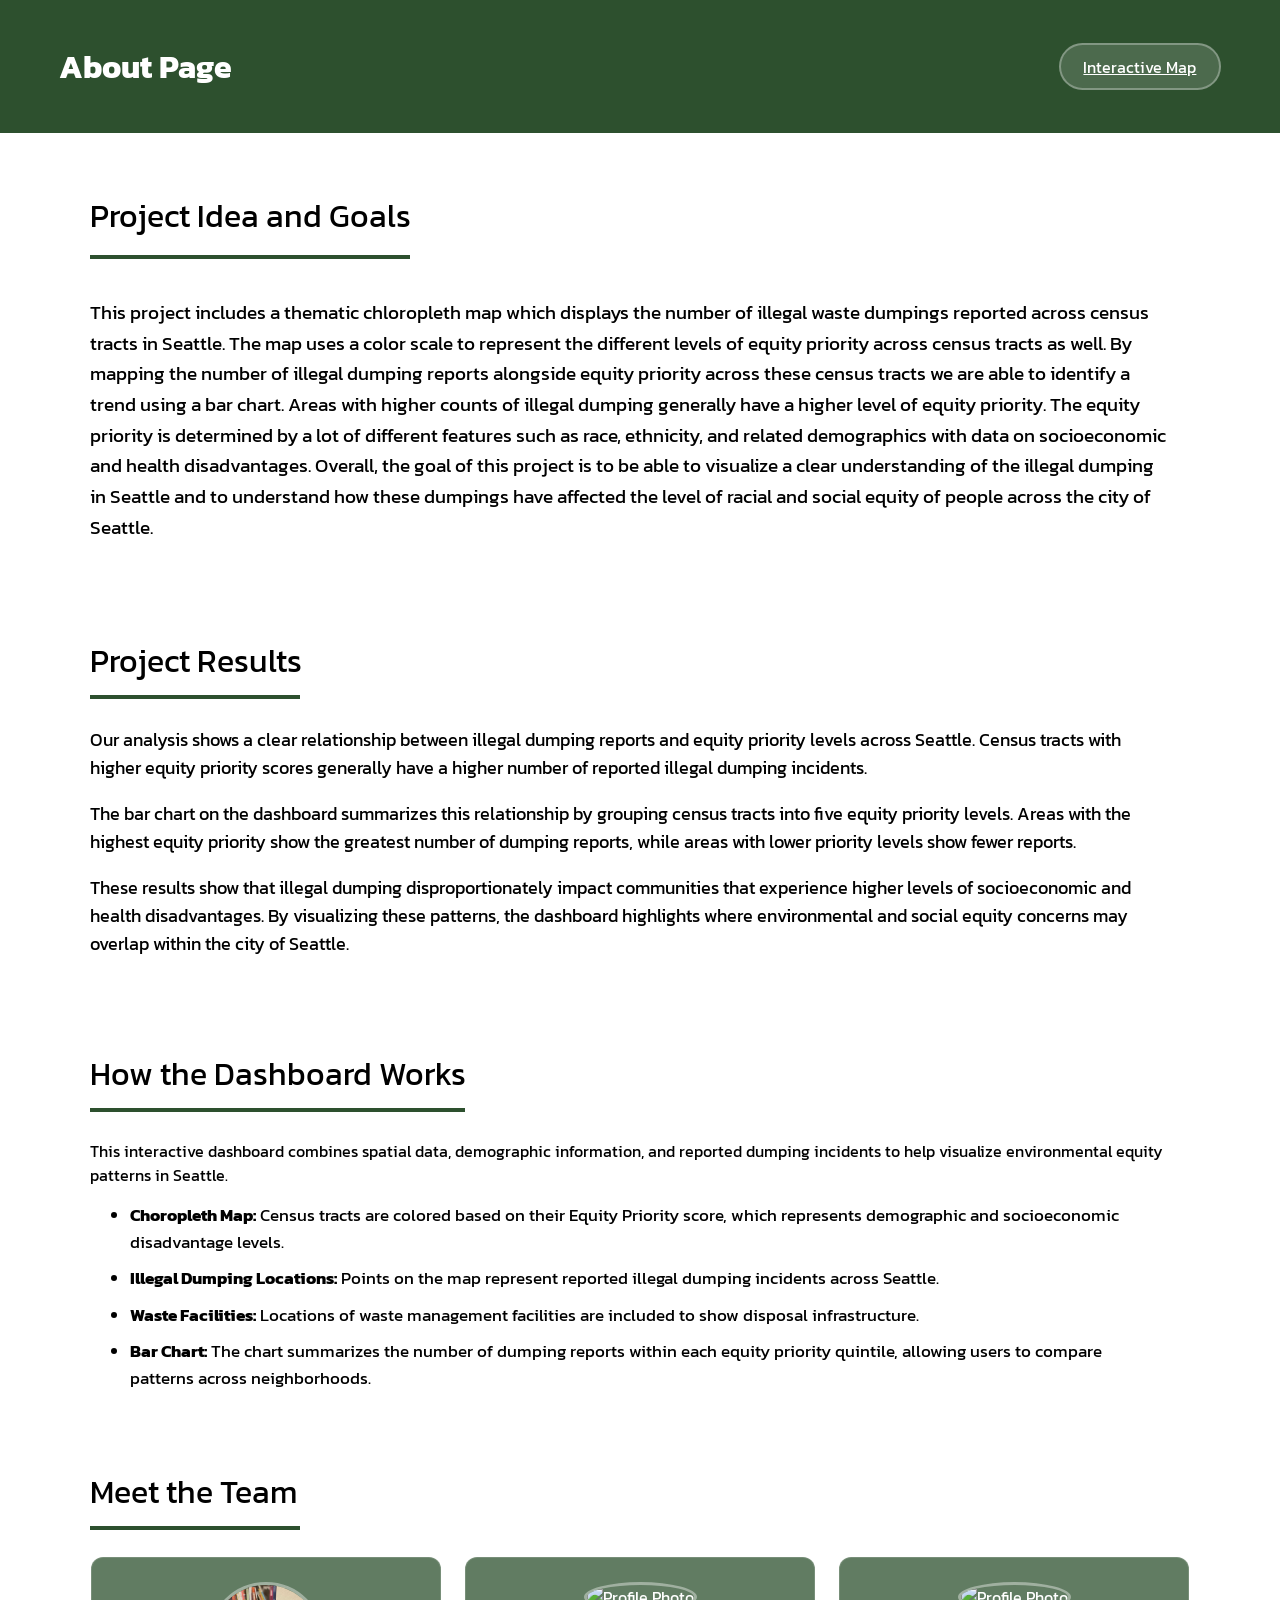
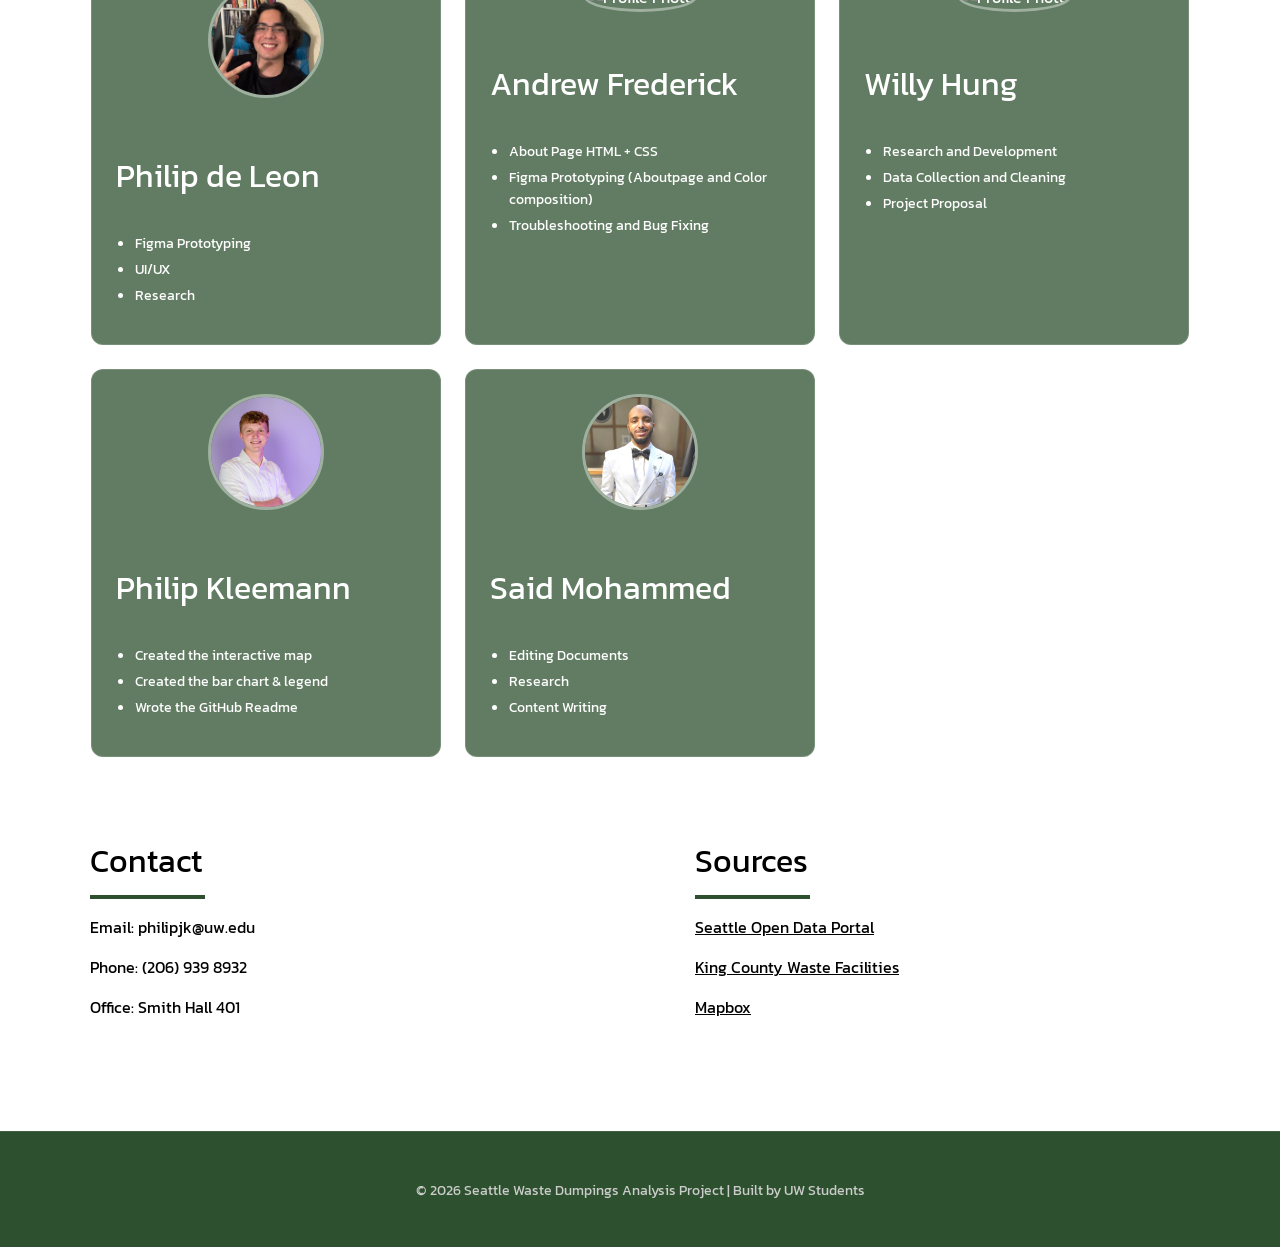
==== commit ff993d44: "about page update" ====
--- a/about.html
+++ b/about.html
@@ -44,6 +44,74 @@
         </div>
     </section>
 
+    <!-- Project Results -->
+    <section class="results">
+        <div class="container">
+            <h2>Project Results</h2>
+
+            <p>
+                Our analysis shows a clear relationship between illegal dumping
+                reports and equity priority levels across Seattle. Census tracts
+                with higher equity priority scores generally have a higher number
+                of reported illegal dumping incidents.
+            </p>
+
+            <p>
+                The bar chart on the dashboard summarizes this relationship by
+                grouping census tracts into five equity priority levels. Areas
+                with the highest equity priority show the greatest number of 
+                dumping reports, while areas with lower priority levels
+                show fewer reports.
+            </p>
+
+            <p>
+                These results show that illegal dumping disproportionately
+                impact communities that experience higher levels of
+                socioeconomic and health disadvantages. By visualizing these
+                patterns, the dashboard highlights where environmental and
+                social equity concerns may overlap within the city of Seattle.
+            </p>
+        </div>
+    </section>
+
+    <!-- How the Dashboard Works -->
+    <section class="methods">
+        <div class="container">
+            <h2>How the Dashboard Works</h2>
+
+            <p>
+                This interactive dashboard combines spatial data, demographic
+                information, and reported dumping incidents to help visualize
+                environmental equity patterns in Seattle.
+            </p>
+
+            <ul class="methods-list">
+                <li>
+                    <strong>Choropleth Map:</strong> Census tracts are colored
+                    based on their Equity Priority score, which represents
+                    demographic and socioeconomic disadvantage levels.
+                </li>
+
+                <li>
+                    <strong>Illegal Dumping Locations:</strong> Points on the map
+                    represent reported illegal dumping incidents across Seattle.
+                </li>
+
+                <li>
+                    <strong>Waste Facilities:</strong> Locations of waste
+                    management facilities are included to show disposal
+                    infrastructure.
+                </li>
+
+                <li>
+                    <strong>Bar Chart:</strong> The chart summarizes the number
+                    of dumping reports within each equity priority quintile,
+                    allowing users to compare patterns across neighborhoods.
+                </li>
+            </ul>
+        </div>
+    </section>
+
     <!-- Meet the Team -->
     <section class="team">
         <div class="container">
--- a/css/about.css
+++ b/css/about.css
@@ -70,7 +70,7 @@
 
 /* project ideas and goals section */
 .top-section {
-    padding: 4rem 1rem;
+    padding: 2rem 1rem;
 }
 
 .top-section h1 {
@@ -95,7 +95,7 @@
     margin: 10px 0 0;
 }
 
-.goals h1::after {
+.top-section h1::after {
     content: "";
     display: block;
     width: 320px;
@@ -111,6 +111,52 @@
     height: 4px;
     background: #2D502E;
     margin: 10px 0 0;
+}
+
+.results h2::after {
+    content: "";
+    display: block;
+    width: 210px;
+    height: 4px;
+    background: #2D502E;
+    margin: 10px 0 0;
+}
+
+.methods h2::after {
+    content: "";
+    display: block;
+    width: 375px;
+    height: 4px;
+    background: #2D502E;
+    margin: 10px 0 0;
+}
+
+/* results section */
+.results {
+    padding: 1rem 1rem;
+}
+
+.results p {
+    font-size: 1.1rem;
+    max-width: 1080px;
+    line-height: 1.6;
+}
+
+
+/* methods section */
+.methods {
+    padding: 2rem 1rem;
+}
+
+.methods-list {
+    margin-top: 1rem;
+    max-width: 1000px;
+    font-size: 1.05rem;
+    line-height: 1.6;
+}
+
+.methods-list li {
+    margin-bottom: 0.6rem;
 }
 
 /* team stuff */
